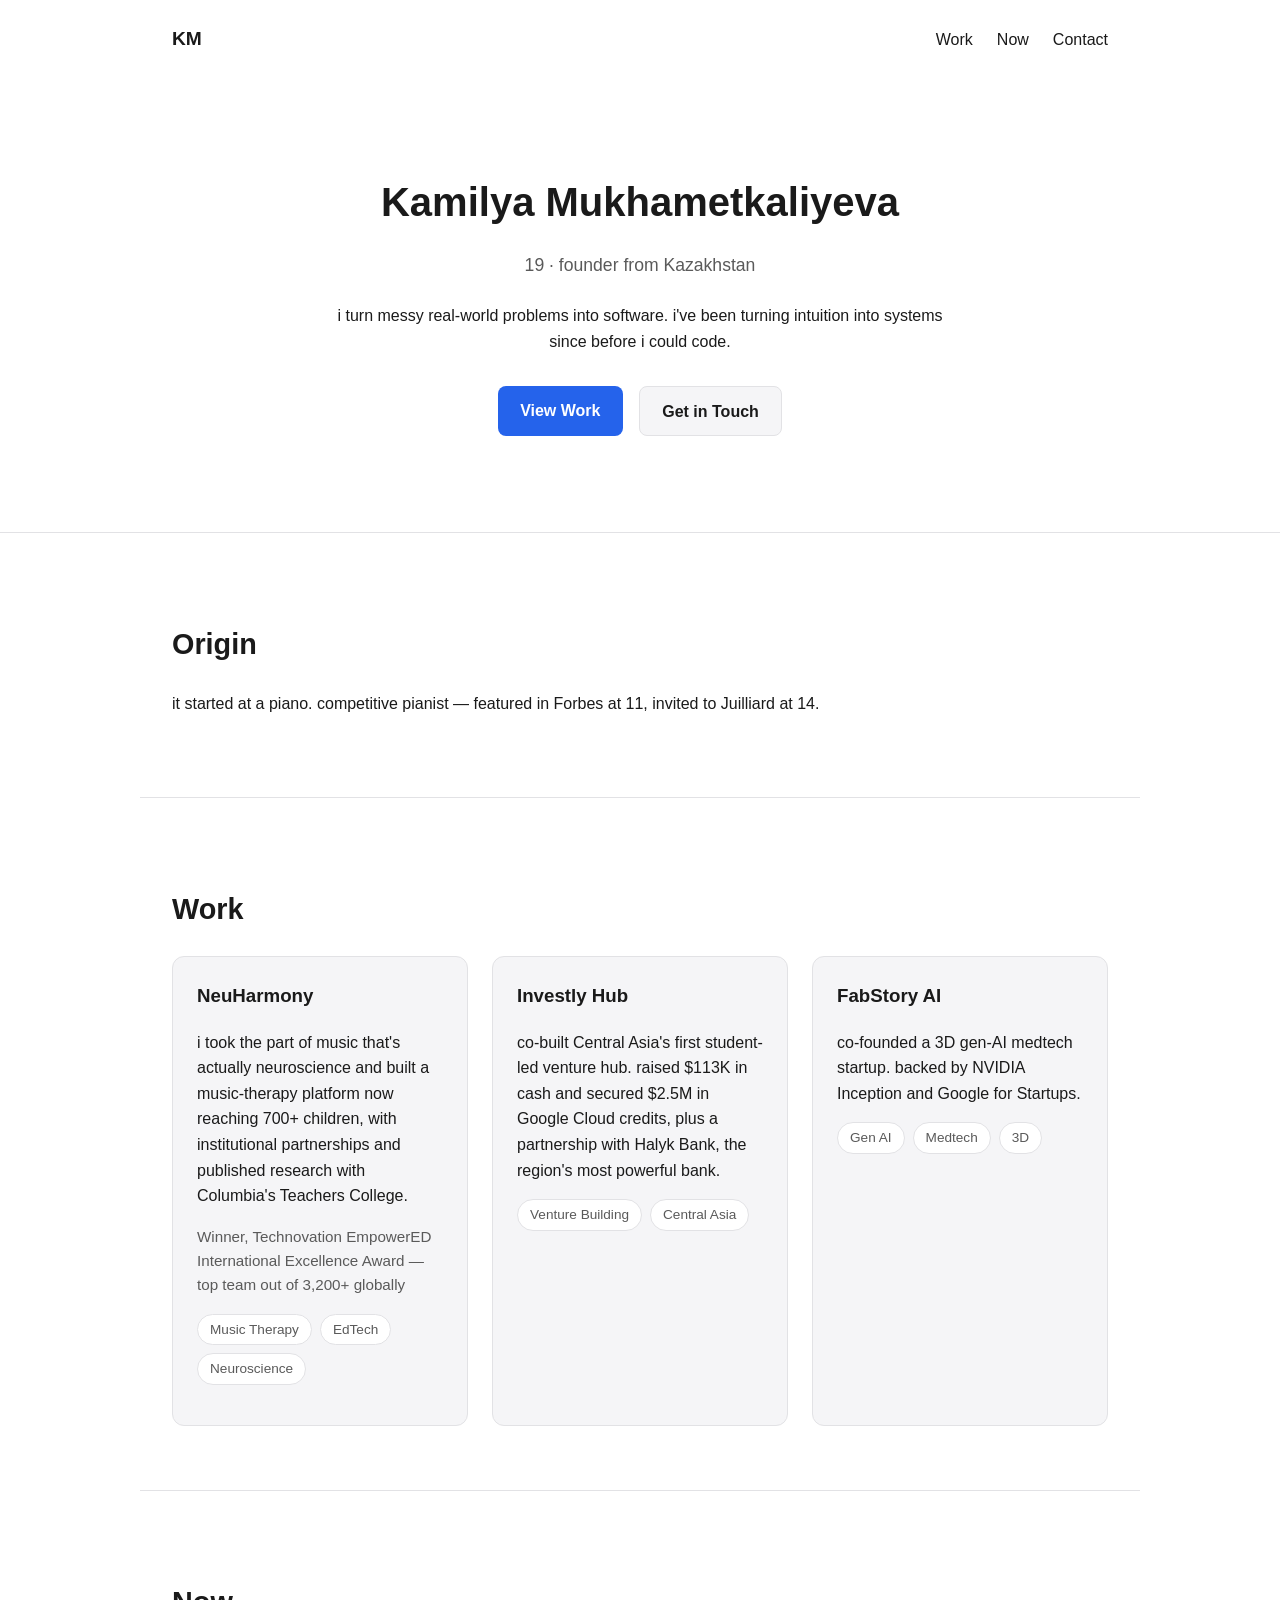
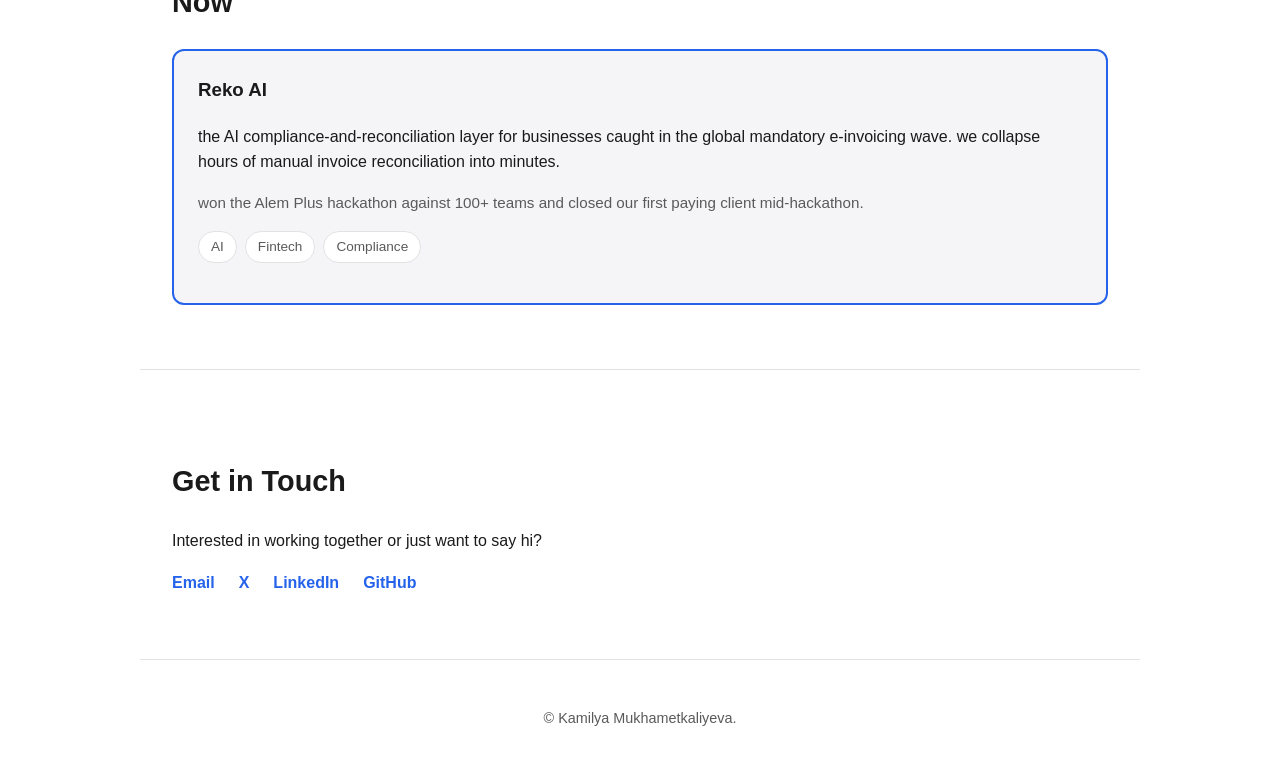
==== index.html @ a4ac9e7c "Replace placeholder content with real founder profile and contact links Fills in name, bio, origin s" ====
<!doctype html>
<html lang="en">
<head>
<meta charset="UTF-8" />
<meta name="viewport" content="width=device-width, initial-scale=1.0" />
<title>Kamilya Mukhametkaliyeva</title>
<link rel="stylesheet" href="style.css" />
</head>
<body>
  <header class="hero">
    <nav class="nav">
      <span class="logo">KM</span>
      <ul class="nav-links">
        <li><a href="#work">Work</a></li>
        <li><a href="#now">Now</a></li>
        <li><a href="#contact">Contact</a></li>
      </ul>
    </nav>
    <div class="hero-content">
      <h1>Kamilya Mukhametkaliyeva</h1>
      <p class="tagline">19 · founder from Kazakhstan</p>
      <p class="bio">
        i turn messy real-world problems into software. i've been turning
        intuition into systems since before i could code.
      </p>
      <div class="hero-actions">
        <a href="#work" class="btn btn-primary">View Work</a>
        <a href="#contact" class="btn btn-secondary">Get in Touch</a>
      </div>
    </div>
  </header>

  <main>
    <section id="origin" class="section">
      <h2>Origin</h2>
      <p>
        it started at a piano. competitive pianist — featured in Forbes at
        11, invited to Juilliard at 14.
      </p>
    </section>

    <section id="work" class="section">
      <h2>Work</h2>
      <div class="project-grid">
        <article class="card">
          <h3>NeuHarmony</h3>
          <p>
            i took the part of music that's actually neuroscience and built
            a music-therapy platform now reaching 700+ children, with
            institutional partnerships and published research with
            Columbia's Teachers College.
          </p>
          <p class="achievement">
            Winner, Technovation EmpowerED International Excellence Award —
            top team out of 3,200+ globally
          </p>
          <div class="tags">
            <span class="tag">Music Therapy</span>
            <span class="tag">EdTech</span>
            <span class="tag">Neuroscience</span>
          </div>
        </article>
        <article class="card">
          <h3>Investly Hub</h3>
          <p>
            co-built Central Asia's first student-led venture hub. raised
            $113K in cash and secured $2.5M in Google Cloud credits, plus a
            partnership with Halyk Bank, the region's most powerful bank.
          </p>
          <div class="tags">
            <span class="tag">Venture Building</span>
            <span class="tag">Central Asia</span>
          </div>
        </article>
        <article class="card">
          <h3>FabStory AI</h3>
          <p>
            co-founded a 3D gen-AI medtech startup. backed by NVIDIA
            Inception and Google for Startups.
          </p>
          <div class="tags">
            <span class="tag">Gen AI</span>
            <span class="tag">Medtech</span>
            <span class="tag">3D</span>
          </div>
        </article>
      </div>
    </section>

    <section id="now" class="section">
      <h2>Now</h2>
      <article class="card card-now">
        <h3>Reko AI</h3>
        <p>
          the AI compliance-and-reconciliation layer for businesses caught
          in the global mandatory e-invoicing wave. we collapse hours of
          manual invoice reconciliation into minutes.
        </p>
        <p class="achievement">
          won the Alem Plus hackathon against 100+ teams and closed our
          first paying client mid-hackathon.
        </p>
        <div class="tags">
          <span class="tag">AI</span>
          <span class="tag">Fintech</span>
          <span class="tag">Compliance</span>
        </div>
      </article>
    </section>

    <section id="contact" class="section">
      <h2>Get in Touch</h2>
      <p>Interested in working together or just want to say hi?</p>
      <div class="contact-links">
        <a href="mailto:mukhcamille@gmail.com">Email</a>
        <a href="https://x.com/kamilyamukh" target="_blank" rel="noopener">X</a>
        <a href="https://linkedin.com/in/kamilya-mukh-124429330/" target="_blank" rel="noopener">LinkedIn</a>
        <a href="https://github.com/kamilyamukh" target="_blank" rel="noopener">GitHub</a>
      </div>
    </section>
  </main>

  <footer>
    <p>&copy; <span id="year"></span> Kamilya Mukhametkaliyeva.</p>
  </footer>

  <script src="script.js"></script>
</body>
</html>
---- style.css ----
:root {
  --bg: #ffffff;
  --fg: #1a1a1a;
  --muted: #5a5a5a;
  --accent: #2563eb;
  --card-bg: #f5f5f7;
  --border: #e2e2e5;
}

@media (prefers-color-scheme: dark) {
  :root {
    --bg: #0f1115;
    --fg: #f2f2f3;
    --muted: #a3a3a8;
    --accent: #5b8cff;
    --card-bg: #191c22;
    --border: #2a2d34;
  }
}

* {
  box-sizing: border-box;
}

body {
  margin: 0;
  font-family: -apple-system, BlinkMacSystemFont, "Segoe UI", Roboto, sans-serif;
  background: var(--bg);
  color: var(--fg);
  line-height: 1.6;
}

.nav {
  display: flex;
  justify-content: space-between;
  align-items: center;
  padding: 1.5rem 2rem;
  max-width: 1000px;
  margin: 0 auto;
}

.logo {
  font-weight: 700;
  font-size: 1.2rem;
}

.nav-links {
  list-style: none;
  display: flex;
  gap: 1.5rem;
  margin: 0;
  padding: 0;
}

.nav-links a {
  color: var(--fg);
  text-decoration: none;
  font-weight: 500;
}

.nav-links a:hover {
  color: var(--accent);
}

.hero {
  border-bottom: 1px solid var(--border);
}

.hero-content {
  max-width: 700px;
  margin: 0 auto;
  padding: 4rem 2rem 6rem;
  text-align: center;
}

.hero-content h1 {
  font-size: 2.5rem;
  margin-bottom: 0.5rem;
}

.tagline {
  color: var(--muted);
  font-size: 1.1rem;
  margin-bottom: 1.5rem;
}

.bio {
  margin-bottom: 2rem;
}

.hero-actions {
  display: flex;
  gap: 1rem;
  justify-content: center;
}

.btn {
  padding: 0.7rem 1.4rem;
  border-radius: 8px;
  text-decoration: none;
  font-weight: 600;
  transition: opacity 0.15s ease;
}

.btn:hover {
  opacity: 0.85;
}

.btn-primary {
  background: var(--accent);
  color: #fff;
}

.btn-secondary {
  background: var(--card-bg);
  color: var(--fg);
  border: 1px solid var(--border);
}

.section {
  max-width: 1000px;
  margin: 0 auto;
  padding: 4rem 2rem;
  border-bottom: 1px solid var(--border);
}

.section h2 {
  font-size: 1.8rem;
  margin-bottom: 1.5rem;
}

.project-grid {
  display: grid;
  grid-template-columns: repeat(auto-fit, minmax(260px, 1fr));
  gap: 1.5rem;
}

.card {
  background: var(--card-bg);
  border: 1px solid var(--border);
  border-radius: 12px;
  padding: 1.5rem;
}

.card h3 {
  margin-top: 0;
}

.tags {
  display: flex;
  flex-wrap: wrap;
  gap: 0.5rem;
  margin: 1rem 0;
}

.achievement {
  color: var(--muted);
  font-size: 0.95rem;
}

.card-now {
  border-color: var(--accent);
  border-width: 2px;
}

.tag {
  background: var(--bg);
  border: 1px solid var(--border);
  border-radius: 999px;
  padding: 0.25rem 0.75rem;
  font-size: 0.85rem;
  color: var(--muted);
}

.contact-links {
  display: flex;
  gap: 1.5rem;
}

.contact-links a {
  color: var(--accent);
  text-decoration: none;
  font-weight: 600;
}

.contact-links a:hover {
  text-decoration: underline;
}

footer {
  text-align: center;
  padding: 2rem;
  color: var(--muted);
  font-size: 0.9rem;
}

@media (max-width: 600px) {
  .nav {
    flex-direction: column;
    gap: 1rem;
  }

  .hero-content h1 {
    font-size: 2rem;
  }

  .hero-actions {
    flex-direction: column;
  }
}
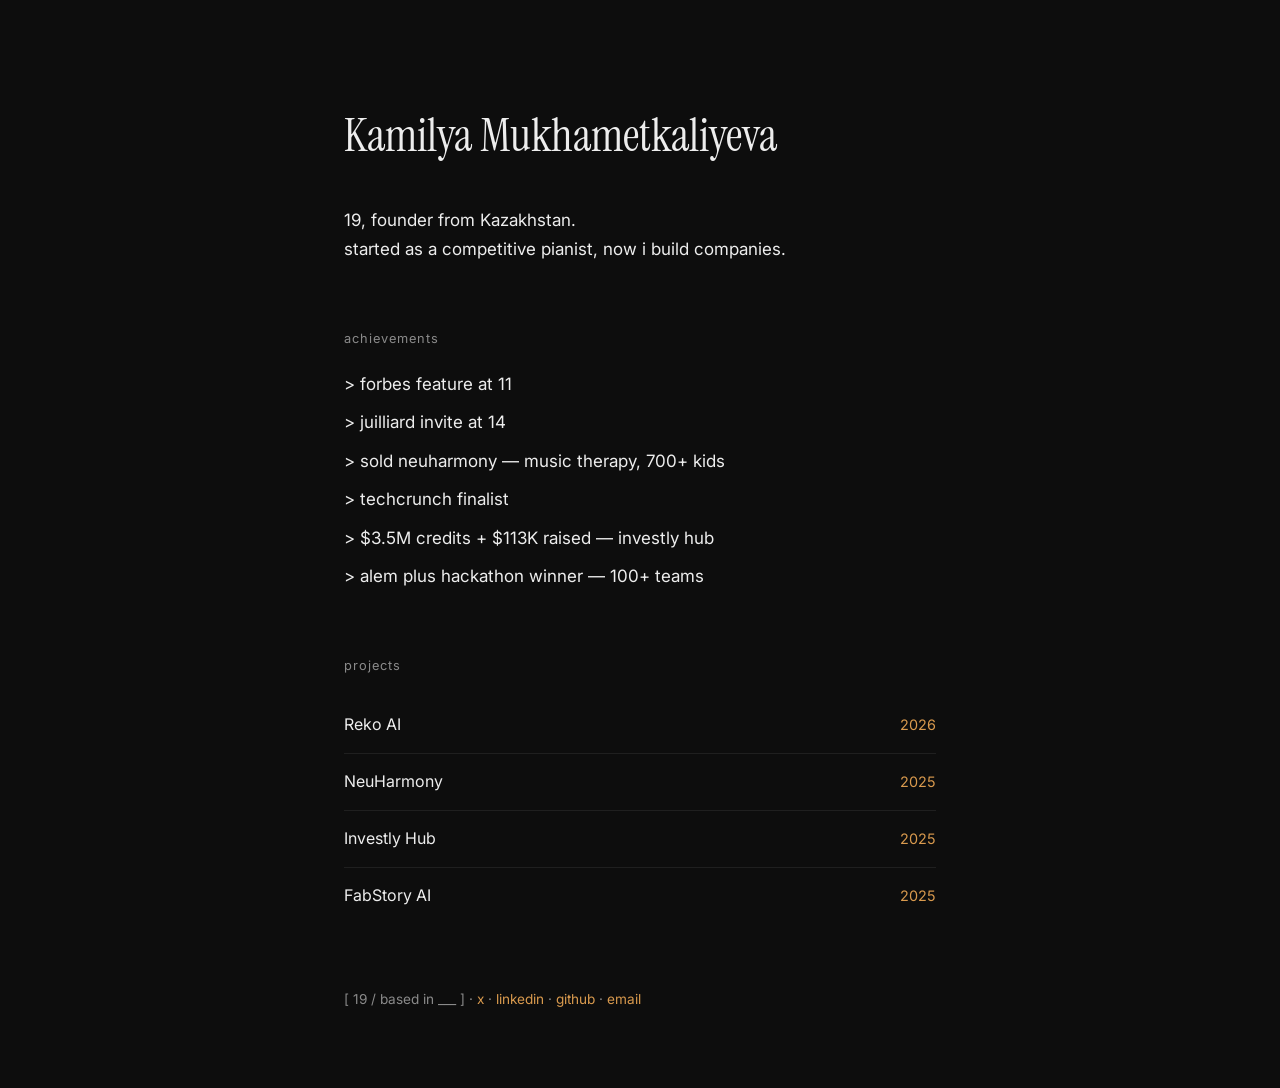
==== commit 72d50d82: "Restructure as minimal dark one-pager modeled on arlan.me/saralp.com Single centered column, Instrum" ====
--- a/index.html
+++ b/index.html
@@ -4,126 +4,67 @@
 <meta charset="UTF-8" />
 <meta name="viewport" content="width=device-width, initial-scale=1.0" />
 <title>Kamilya Mukhametkaliyeva</title>
+<link rel="preconnect" href="https://fonts.googleapis.com" />
+<link rel="preconnect" href="https://fonts.gstatic.com" crossorigin />
+<link href="https://fonts.googleapis.com/css2?family=Instrument+Serif&family=Inter:wght@400;500;600&display=swap" rel="stylesheet" />
 <link rel="stylesheet" href="style.css" />
 </head>
 <body>
-  <header class="hero">
-    <nav class="nav">
-      <span class="logo">KM</span>
-      <ul class="nav-links">
-        <li><a href="#work">Work</a></li>
-        <li><a href="#now">Now</a></li>
-        <li><a href="#contact">Contact</a></li>
+  <div class="container">
+    <h1>Kamilya Mukhametkaliyeva</h1>
+
+    <p class="bio">
+      19, founder from Kazakhstan.<br />
+      started as a competitive pianist, now i build companies.
+    </p>
+
+    <section>
+      <p class="label">achievements</p>
+      <ul class="achievements">
+        <li>&gt; forbes feature at 11</li>
+        <li>&gt; juilliard invite at 14</li>
+        <li>&gt; sold neuharmony — music therapy, 700+ kids</li>
+        <li>&gt; techcrunch finalist</li>
+        <li>&gt; $3.5M credits + $113K raised — investly hub</li>
+        <li>&gt; alem plus hackathon winner — 100+ teams</li>
       </ul>
-    </nav>
-    <div class="hero-content">
-      <h1>Kamilya Mukhametkaliyeva</h1>
-      <p class="tagline">19 · founder from Kazakhstan</p>
-      <p class="bio">
-        i turn messy real-world problems into software. i've been turning
-        intuition into systems since before i could code.
-      </p>
-      <div class="hero-actions">
-        <a href="#work" class="btn btn-primary">View Work</a>
-        <a href="#contact" class="btn btn-secondary">Get in Touch</a>
-      </div>
-    </div>
-  </header>
-
-  <main>
-    <section id="origin" class="section">
-      <h2>Origin</h2>
-      <p>
-        it started at a piano. competitive pianist — featured in Forbes at
-        11, invited to Juilliard at 14.
-      </p>
     </section>
 
-    <section id="work" class="section">
-      <h2>Work</h2>
-      <div class="project-grid">
-        <article class="card">
-          <h3>NeuHarmony</h3>
-          <p>
-            i took the part of music that's actually neuroscience and built
-            a music-therapy platform now reaching 700+ children, with
-            institutional partnerships and published research with
-            Columbia's Teachers College.
-          </p>
-          <p class="achievement">
-            Winner, Technovation EmpowerED International Excellence Award —
-            top team out of 3,200+ globally
-          </p>
-          <div class="tags">
-            <span class="tag">Music Therapy</span>
-            <span class="tag">EdTech</span>
-            <span class="tag">Neuroscience</span>
-          </div>
-        </article>
-        <article class="card">
-          <h3>Investly Hub</h3>
-          <p>
-            co-built Central Asia's first student-led venture hub. raised
-            $113K in cash and secured $2.5M in Google Cloud credits, plus a
-            partnership with Halyk Bank, the region's most powerful bank.
-          </p>
-          <div class="tags">
-            <span class="tag">Venture Building</span>
-            <span class="tag">Central Asia</span>
-          </div>
-        </article>
-        <article class="card">
-          <h3>FabStory AI</h3>
-          <p>
-            co-founded a 3D gen-AI medtech startup. backed by NVIDIA
-            Inception and Google for Startups.
-          </p>
-          <div class="tags">
-            <span class="tag">Gen AI</span>
-            <span class="tag">Medtech</span>
-            <span class="tag">3D</span>
-          </div>
-        </article>
+    <section>
+      <p class="label">projects</p>
+      <div class="project-list">
+        <a class="project-row" href="/reko">
+          <span class="project-name">Reko AI</span>
+          <span class="project-year">2026</span>
+        </a>
+        <a class="project-row" href="/neuharmony">
+          <span class="project-name">NeuHarmony</span>
+          <span class="project-year">2025</span>
+        </a>
+        <a class="project-row" href="/investly">
+          <span class="project-name">Investly Hub</span>
+          <span class="project-year">2025</span>
+        </a>
+        <a class="project-row" href="/fabstory">
+          <span class="project-name">FabStory AI</span>
+          <span class="project-year">2025</span>
+        </a>
       </div>
     </section>
 
-    <section id="now" class="section">
-      <h2>Now</h2>
-      <article class="card card-now">
-        <h3>Reko AI</h3>
-        <p>
-          the AI compliance-and-reconciliation layer for businesses caught
-          in the global mandatory e-invoicing wave. we collapse hours of
-          manual invoice reconciliation into minutes.
-        </p>
-        <p class="achievement">
-          won the Alem Plus hackathon against 100+ teams and closed our
-          first paying client mid-hackathon.
-        </p>
-        <div class="tags">
-          <span class="tag">AI</span>
-          <span class="tag">Fintech</span>
-          <span class="tag">Compliance</span>
-        </div>
-      </article>
-    </section>
-
-    <section id="contact" class="section">
-      <h2>Get in Touch</h2>
-      <p>Interested in working together or just want to say hi?</p>
-      <div class="contact-links">
-        <a href="mailto:mukhcamille@gmail.com">Email</a>
-        <a href="https://x.com/kamilyamukh" target="_blank" rel="noopener">X</a>
-        <a href="https://linkedin.com/in/kamilya-mukh-124429330/" target="_blank" rel="noopener">LinkedIn</a>
-        <a href="https://github.com/kamilyamukh" target="_blank" rel="noopener">GitHub</a>
-      </div>
-    </section>
-  </main>
-
-  <footer>
-    <p>&copy; <span id="year"></span> Kamilya Mukhametkaliyeva.</p>
-  </footer>
-
-  <script src="script.js"></script>
+    <footer>
+      <p>
+        [ 19 / based in ___ ]
+        ·
+        <a href="https://x.com/kamilyamukh" target="_blank" rel="noopener">x</a>
+        ·
+        <a href="https://linkedin.com/in/kamilya-mukh-124429330/" target="_blank" rel="noopener">linkedin</a>
+        ·
+        <a href="https://github.com/kamilyamukh" target="_blank" rel="noopener">github</a>
+        ·
+        <a href="mailto:mukhcamille@gmail.com">email</a>
+      </p>
+    </footer>
+  </div>
 </body>
 </html>
--- a/style.css
+++ b/style.css
@@ -1,21 +1,9 @@
 :root {
-  --bg: #ffffff;
-  --fg: #1a1a1a;
-  --muted: #5a5a5a;
-  --accent: #2563eb;
-  --card-bg: #f5f5f7;
-  --border: #e2e2e5;
-}
-
-@media (prefers-color-scheme: dark) {
-  :root {
-    --bg: #0f1115;
-    --fg: #f2f2f3;
-    --muted: #a3a3a8;
-    --accent: #5b8cff;
-    --card-bg: #191c22;
-    --border: #2a2d34;
-  }
+  --bg: #0d0d0d;
+  --fg: #ededed;
+  --muted: #8a8a8a;
+  --accent: #d99a4e;
+  --divider: #1f1f1f;
 }
 
 * {
@@ -24,187 +12,102 @@
 
 body {
   margin: 0;
-  font-family: -apple-system, BlinkMacSystemFont, "Segoe UI", Roboto, sans-serif;
   background: var(--bg);
   color: var(--fg);
-  line-height: 1.6;
+  font-family: "Inter", -apple-system, BlinkMacSystemFont, sans-serif;
+  font-size: 17px;
+  line-height: 1.7;
 }
 
-.nav {
-  display: flex;
-  justify-content: space-between;
-  align-items: center;
-  padding: 1.5rem 2rem;
-  max-width: 1000px;
+.container {
+  max-width: 640px;
   margin: 0 auto;
+  padding: 6rem 1.5rem 4rem;
 }
 
-.logo {
-  font-weight: 700;
-  font-size: 1.2rem;
+h1 {
+  font-family: "Instrument Serif", Georgia, serif;
+  font-weight: 400;
+  font-size: 46px;
+  margin: 0 0 2rem;
 }
 
-.nav-links {
+.bio {
+  margin: 0 0 4rem;
+  color: var(--fg);
+}
+
+section {
+  margin-bottom: 4rem;
+}
+
+.label {
+  text-transform: lowercase;
+  letter-spacing: 0.08em;
+  color: var(--muted);
+  font-size: 0.8rem;
+  margin: 0 0 1.25rem;
+}
+
+.achievements {
   list-style: none;
-  display: flex;
-  gap: 1.5rem;
   margin: 0;
   padding: 0;
 }
 
-.nav-links a {
+.achievements li {
+  margin-bottom: 0.6rem;
+}
+
+.project-list {
+  display: flex;
+  flex-direction: column;
+}
+
+.project-row {
+  display: flex;
+  justify-content: space-between;
+  align-items: baseline;
+  padding: 0.9rem 0;
+  border-bottom: 1px solid var(--divider);
   color: var(--fg);
   text-decoration: none;
-  font-weight: 500;
 }
 
-.nav-links a:hover {
-  color: var(--accent);
+.project-row:last-child {
+  border-bottom: none;
 }
 
-.hero {
-  border-bottom: 1px solid var(--border);
+.project-name {
+  font-size: 1rem;
 }
 
-.hero-content {
-  max-width: 700px;
-  margin: 0 auto;
-  padding: 4rem 2rem 6rem;
-  text-align: center;
+.project-year {
+  color: var(--accent);
+  font-size: 0.9rem;
 }
 
-.hero-content h1 {
-  font-size: 2.5rem;
-  margin-bottom: 0.5rem;
+a {
+  color: var(--accent);
+  text-decoration: none;
 }
 
-.tagline {
-  color: var(--muted);
-  font-size: 1.1rem;
-  margin-bottom: 1.5rem;
-}
-
-.bio {
-  margin-bottom: 2rem;
-}
-
-.hero-actions {
-  display: flex;
-  gap: 1rem;
-  justify-content: center;
-}
-
-.btn {
-  padding: 0.7rem 1.4rem;
-  border-radius: 8px;
-  text-decoration: none;
-  font-weight: 600;
-  transition: opacity 0.15s ease;
-}
-
-.btn:hover {
-  opacity: 0.85;
-}
-
-.btn-primary {
-  background: var(--accent);
-  color: #fff;
-}
-
-.btn-secondary {
-  background: var(--card-bg);
-  color: var(--fg);
-  border: 1px solid var(--border);
-}
-
-.section {
-  max-width: 1000px;
-  margin: 0 auto;
-  padding: 4rem 2rem;
-  border-bottom: 1px solid var(--border);
-}
-
-.section h2 {
-  font-size: 1.8rem;
-  margin-bottom: 1.5rem;
-}
-
-.project-grid {
-  display: grid;
-  grid-template-columns: repeat(auto-fit, minmax(260px, 1fr));
-  gap: 1.5rem;
-}
-
-.card {
-  background: var(--card-bg);
-  border: 1px solid var(--border);
-  border-radius: 12px;
-  padding: 1.5rem;
-}
-
-.card h3 {
-  margin-top: 0;
-}
-
-.tags {
-  display: flex;
-  flex-wrap: wrap;
-  gap: 0.5rem;
-  margin: 1rem 0;
-}
-
-.achievement {
-  color: var(--muted);
-  font-size: 0.95rem;
-}
-
-.card-now {
-  border-color: var(--accent);
-  border-width: 2px;
-}
-
-.tag {
-  background: var(--bg);
-  border: 1px solid var(--border);
-  border-radius: 999px;
-  padding: 0.25rem 0.75rem;
-  font-size: 0.85rem;
-  color: var(--muted);
-}
-
-.contact-links {
-  display: flex;
-  gap: 1.5rem;
-}
-
-.contact-links a {
-  color: var(--accent);
-  text-decoration: none;
-  font-weight: 600;
-}
-
-.contact-links a:hover {
+a:hover {
   text-decoration: underline;
 }
 
 footer {
-  text-align: center;
-  padding: 2rem;
+  margin-top: 4rem;
   color: var(--muted);
-  font-size: 0.9rem;
+  font-size: 0.85rem;
 }
 
-@media (max-width: 600px) {
-  .nav {
-    flex-direction: column;
-    gap: 1rem;
+@media (max-width: 480px) {
+  .container {
+    padding: 4rem 1.25rem 3rem;
   }
 
-  .hero-content h1 {
-    font-size: 2rem;
-  }
-
-  .hero-actions {
-    flex-direction: column;
+  h1 {
+    font-size: 36px;
   }
 }
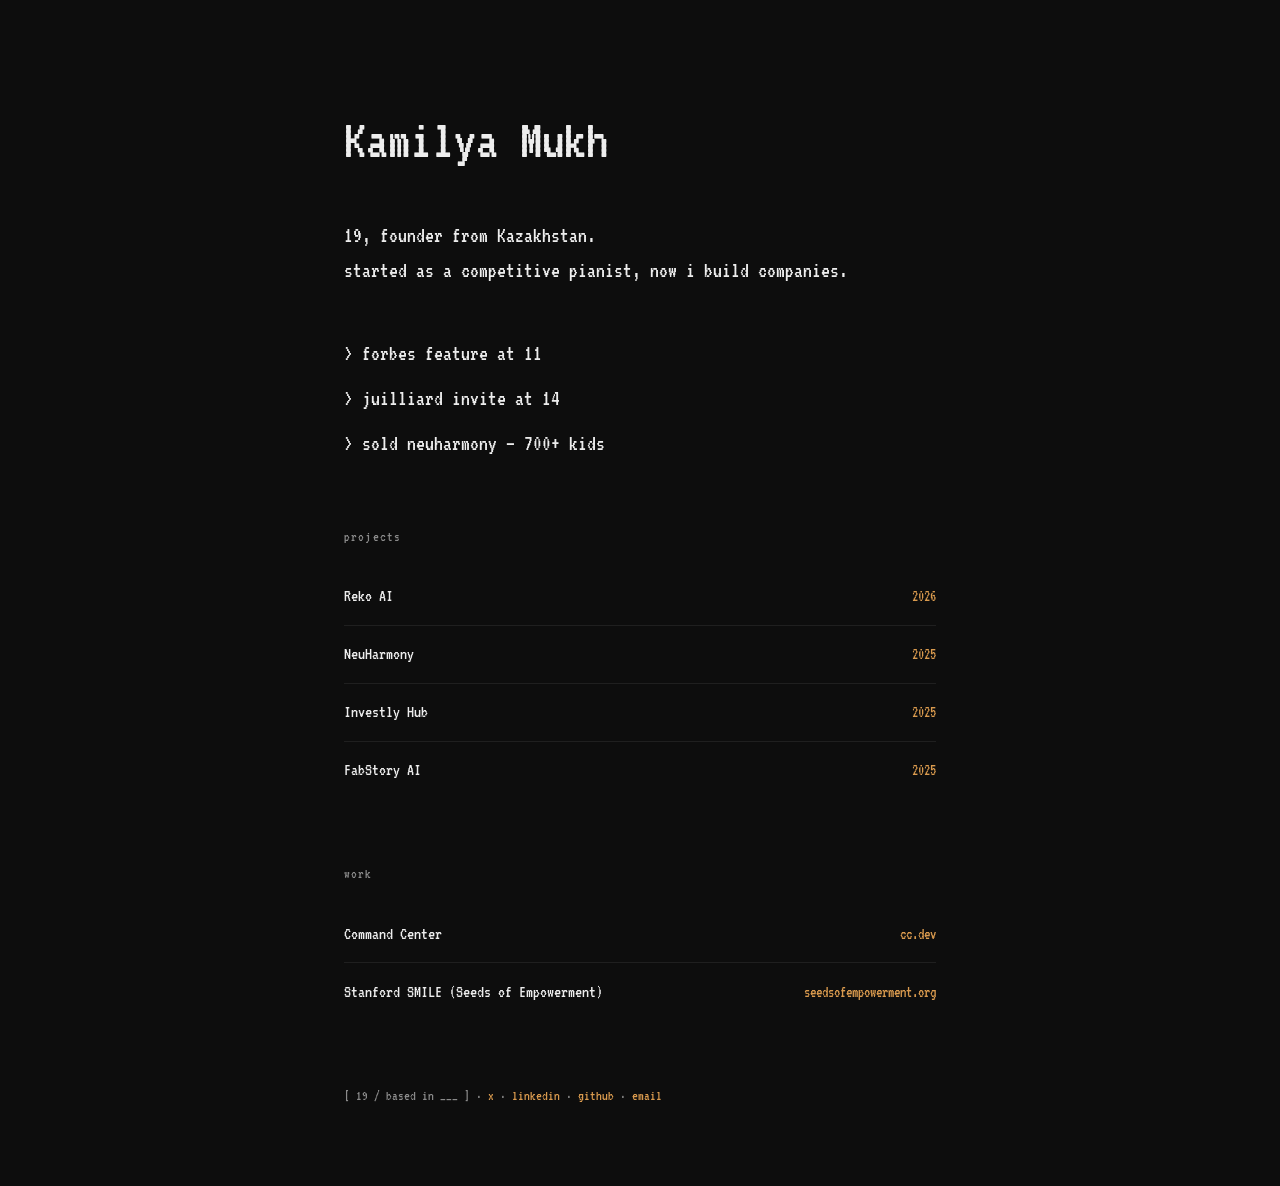
==== commit 60387dab: "Switch to pixel/terminal font, add name-toggle, trim achievements, add work section - Whole site now" ====
--- a/index.html
+++ b/index.html
@@ -6,29 +6,25 @@
 <title>Kamilya Mukhametkaliyeva</title>
 <link rel="preconnect" href="https://fonts.googleapis.com" />
 <link rel="preconnect" href="https://fonts.gstatic.com" crossorigin />
-<link href="https://fonts.googleapis.com/css2?family=Instrument+Serif&family=Inter:wght@400;500;600&display=swap" rel="stylesheet" />
+<link href="https://fonts.googleapis.com/css2?family=VT323&display=swap" rel="stylesheet" />
 <link rel="stylesheet" href="style.css" />
 </head>
 <body>
   <div class="container">
-    <h1>Kamilya Mukhametkaliyeva</h1>
+    <h1 class="name" id="nameToggle" role="button" tabindex="0" aria-expanded="false">
+      <span class="name-visible">Kamilya Mukh</span><span class="name-hidden">ametkaliyeva</span>
+    </h1>
 
     <p class="bio">
       19, founder from Kazakhstan.<br />
       started as a competitive pianist, now i build companies.
     </p>
 
-    <section>
-      <p class="label">achievements</p>
-      <ul class="achievements">
-        <li>&gt; forbes feature at 11</li>
-        <li>&gt; juilliard invite at 14</li>
-        <li>&gt; sold neuharmony — music therapy, 700+ kids</li>
-        <li>&gt; techcrunch finalist</li>
-        <li>&gt; $3.5M credits + $113K raised — investly hub</li>
-        <li>&gt; alem plus hackathon winner — 100+ teams</li>
-      </ul>
-    </section>
+    <ul class="achievements">
+      <li>&gt; forbes feature at 11</li>
+      <li>&gt; juilliard invite at 14</li>
+      <li>&gt; sold neuharmony — 700+ kids</li>
+    </ul>
 
     <section>
       <p class="label">projects</p>
@@ -52,6 +48,20 @@
       </div>
     </section>
 
+    <section>
+      <p class="label">work</p>
+      <div class="project-list">
+        <a class="project-row" href="https://cc.dev" target="_blank" rel="noopener">
+          <span class="project-name">Command Center</span>
+          <span class="project-year">cc.dev</span>
+        </a>
+        <a class="project-row" href="https://smile.seedsofempowerment.org/" target="_blank" rel="noopener">
+          <span class="project-name">Stanford SMILE (Seeds of Empowerment)</span>
+          <span class="project-year">seedsofempowerment.org</span>
+        </a>
+      </div>
+    </section>
+
     <footer>
       <p>
         [ 19 / based in ___ ]
@@ -66,5 +76,7 @@
       </p>
     </footer>
   </div>
+
+  <script src="script.js"></script>
 </body>
 </html>
--- a/style.css
+++ b/style.css
@@ -14,9 +14,9 @@
   margin: 0;
   background: var(--bg);
   color: var(--fg);
-  font-family: "Inter", -apple-system, BlinkMacSystemFont, sans-serif;
-  font-size: 17px;
-  line-height: 1.7;
+  font-family: "VT323", "Courier New", monospace;
+  font-size: 22px;
+  line-height: 1.6;
 }
 
 .container {
@@ -26,14 +26,28 @@
 }
 
 h1 {
-  font-family: "Instrument Serif", Georgia, serif;
+  font-family: "VT323", "Courier New", monospace;
   font-weight: 400;
-  font-size: 46px;
+  font-size: 56px;
   margin: 0 0 2rem;
 }
 
+.name {
+  cursor: pointer;
+  display: inline-block;
+  user-select: none;
+}
+
+.name-hidden {
+  display: none;
+}
+
+.name.expanded .name-hidden {
+  display: inline;
+}
+
 .bio {
-  margin: 0 0 4rem;
+  margin: 0 0 3rem;
   color: var(--fg);
 }
 
@@ -45,13 +59,13 @@
   text-transform: lowercase;
   letter-spacing: 0.08em;
   color: var(--muted);
-  font-size: 0.8rem;
+  font-size: 0.9rem;
   margin: 0 0 1.25rem;
 }
 
 .achievements {
   list-style: none;
-  margin: 0;
+  margin: 0 0 4rem;
   padding: 0;
 }
 
@@ -79,12 +93,12 @@
 }
 
 .project-name {
-  font-size: 1rem;
+  font-size: 1.1rem;
 }
 
 .project-year {
   color: var(--accent);
-  font-size: 0.9rem;
+  font-size: 1rem;
 }
 
 a {
@@ -99,7 +113,7 @@
 footer {
   margin-top: 4rem;
   color: var(--muted);
-  font-size: 0.85rem;
+  font-size: 0.9rem;
 }
 
 @media (max-width: 480px) {
@@ -108,6 +122,6 @@
   }
 
   h1 {
-    font-size: 36px;
+    font-size: 42px;
   }
 }
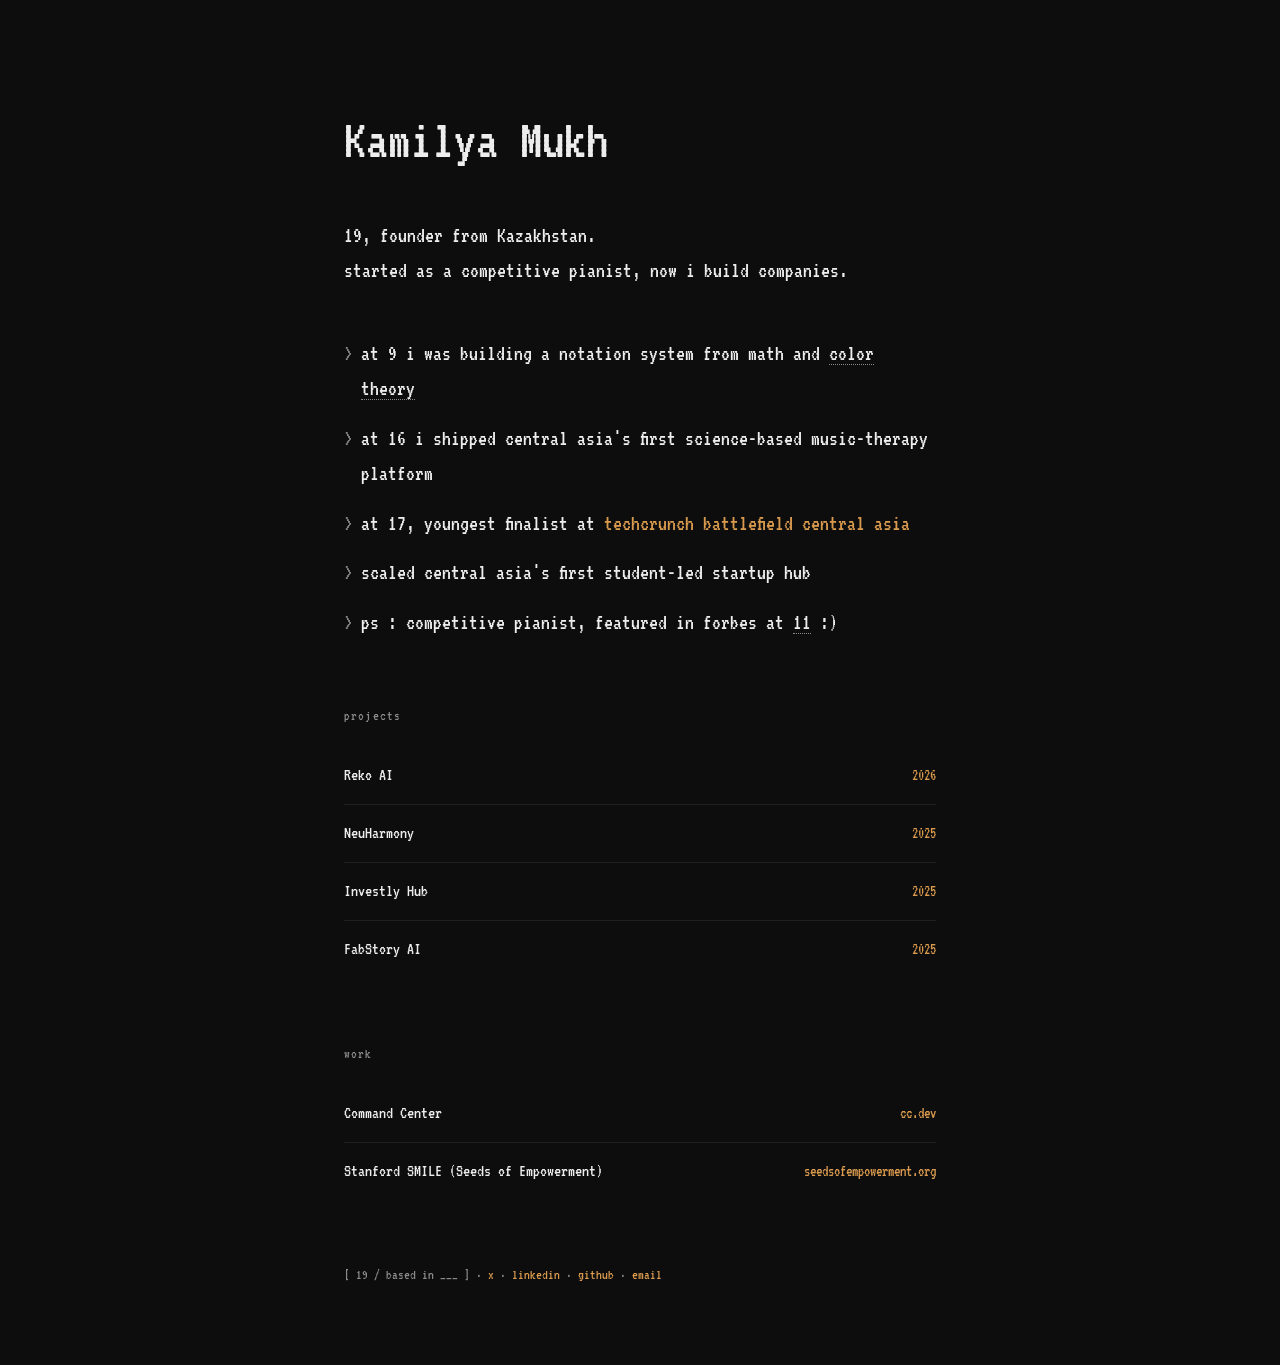
==== commit a9aaa944: "Turn top content into expandable entries with hover/tap tooltips Replaces the bare achievements list" ====
--- a/index.html
+++ b/index.html
@@ -20,10 +20,64 @@
       started as a competitive pianist, now i build companies.
     </p>
 
-    <ul class="achievements">
-      <li>&gt; forbes feature at 11</li>
-      <li>&gt; juilliard invite at 14</li>
-      <li>&gt; sold neuharmony — 700+ kids</li>
+    <ul class="entries">
+      <li class="entry">
+        <div class="entry-row">
+          <span class="chevron">&gt;</span>
+          <span class="headline">
+            at 9 i was building a notation system from math and
+            <span class="tip">color theory<span class="tip-box">a simplified sibelius</span></span>
+          </span>
+        </div>
+        <div class="entry-detail">
+          turned down by the school board as "not sellable" — but it became the backbone of everything after.
+        </div>
+      </li>
+
+      <li class="entry">
+        <div class="entry-row">
+          <span class="chevron">&gt;</span>
+          <span class="headline">at 16 i shipped central asia's first science-based music-therapy platform</span>
+        </div>
+        <div class="entry-detail">
+          700+ kids taught. later acquired by one of kazakhstan's largest charitable funds.
+        </div>
+      </li>
+
+      <li class="entry">
+        <div class="entry-row">
+          <span class="chevron">&gt;</span>
+          <span class="headline">
+            at 17, youngest finalist at
+            <a href="https://techcrunch.com/2025/08/25/road-to-battlefield-central-eurasias-largest-startup-competition-in-history-sends-four-winners-to-techcrunch-startup-battlefield/" target="_blank" rel="noopener">techcrunch battlefield central asia</a>
+          </span>
+        </div>
+        <div class="entry-detail">
+          built an ai face-analysis tool at $3k mrr.
+        </div>
+      </li>
+
+      <li class="entry">
+        <div class="entry-row">
+          <span class="chevron">&gt;</span>
+          <span class="headline">scaled central asia's first student-led startup hub</span>
+        </div>
+        <div class="entry-detail">
+          raised $113k in cash and $3.5M in
+          <span class="tip">credits<span class="tip-box">partnered with google, cursor</span></span>
+        </div>
+      </li>
+
+      <li class="entry" data-expandable="false">
+        <div class="entry-row">
+          <span class="chevron">&gt;</span>
+          <span class="headline">
+            ps : competitive pianist, featured in forbes at
+            <span class="tip">11<span class="tip-box"><a href="https://forbes.kz/news/newsid_166919" target="_blank" rel="noopener">forbes.kz &rarr;</a></span></span>
+            :)
+          </span>
+        </div>
+      </li>
     </ul>
 
     <section>
--- a/style.css
+++ b/style.css
@@ -63,14 +63,73 @@
   margin: 0 0 1.25rem;
 }
 
-.achievements {
+.entries {
   list-style: none;
   margin: 0 0 4rem;
   padding: 0;
 }
 
-.achievements li {
-  margin-bottom: 0.6rem;
+.entry {
+  margin-bottom: 0.9rem;
+}
+
+.entry-row {
+  display: flex;
+  align-items: flex-start;
+  gap: 0.5rem;
+  cursor: pointer;
+}
+
+.entry[data-expandable="false"] .entry-row {
+  cursor: default;
+}
+
+.chevron {
+  display: inline-block;
+  color: var(--muted);
+  transition: transform 0.15s ease, color 0.15s ease;
+}
+
+.entry.expanded .chevron {
+  color: var(--accent);
+  transform: rotate(90deg);
+}
+
+.entry-detail {
+  display: none;
+  margin: 0.4rem 0 0 1.4rem;
+  color: var(--muted);
+}
+
+.entry.expanded .entry-detail {
+  display: block;
+}
+
+.tip {
+  position: relative;
+  border-bottom: 1px dotted var(--muted);
+  cursor: help;
+}
+
+.tip-box {
+  display: none;
+  position: absolute;
+  bottom: calc(100% + 6px);
+  left: 0;
+  z-index: 20;
+  max-width: 220px;
+  padding: 0.35rem 0.6rem;
+  background: #1a1a1a;
+  border: 1px solid var(--divider);
+  color: var(--fg);
+  font-size: 0.85rem;
+  line-height: 1.4;
+  white-space: normal;
+}
+
+.tip:hover .tip-box,
+.tip.tip-open .tip-box {
+  display: block;
 }
 
 .project-list {
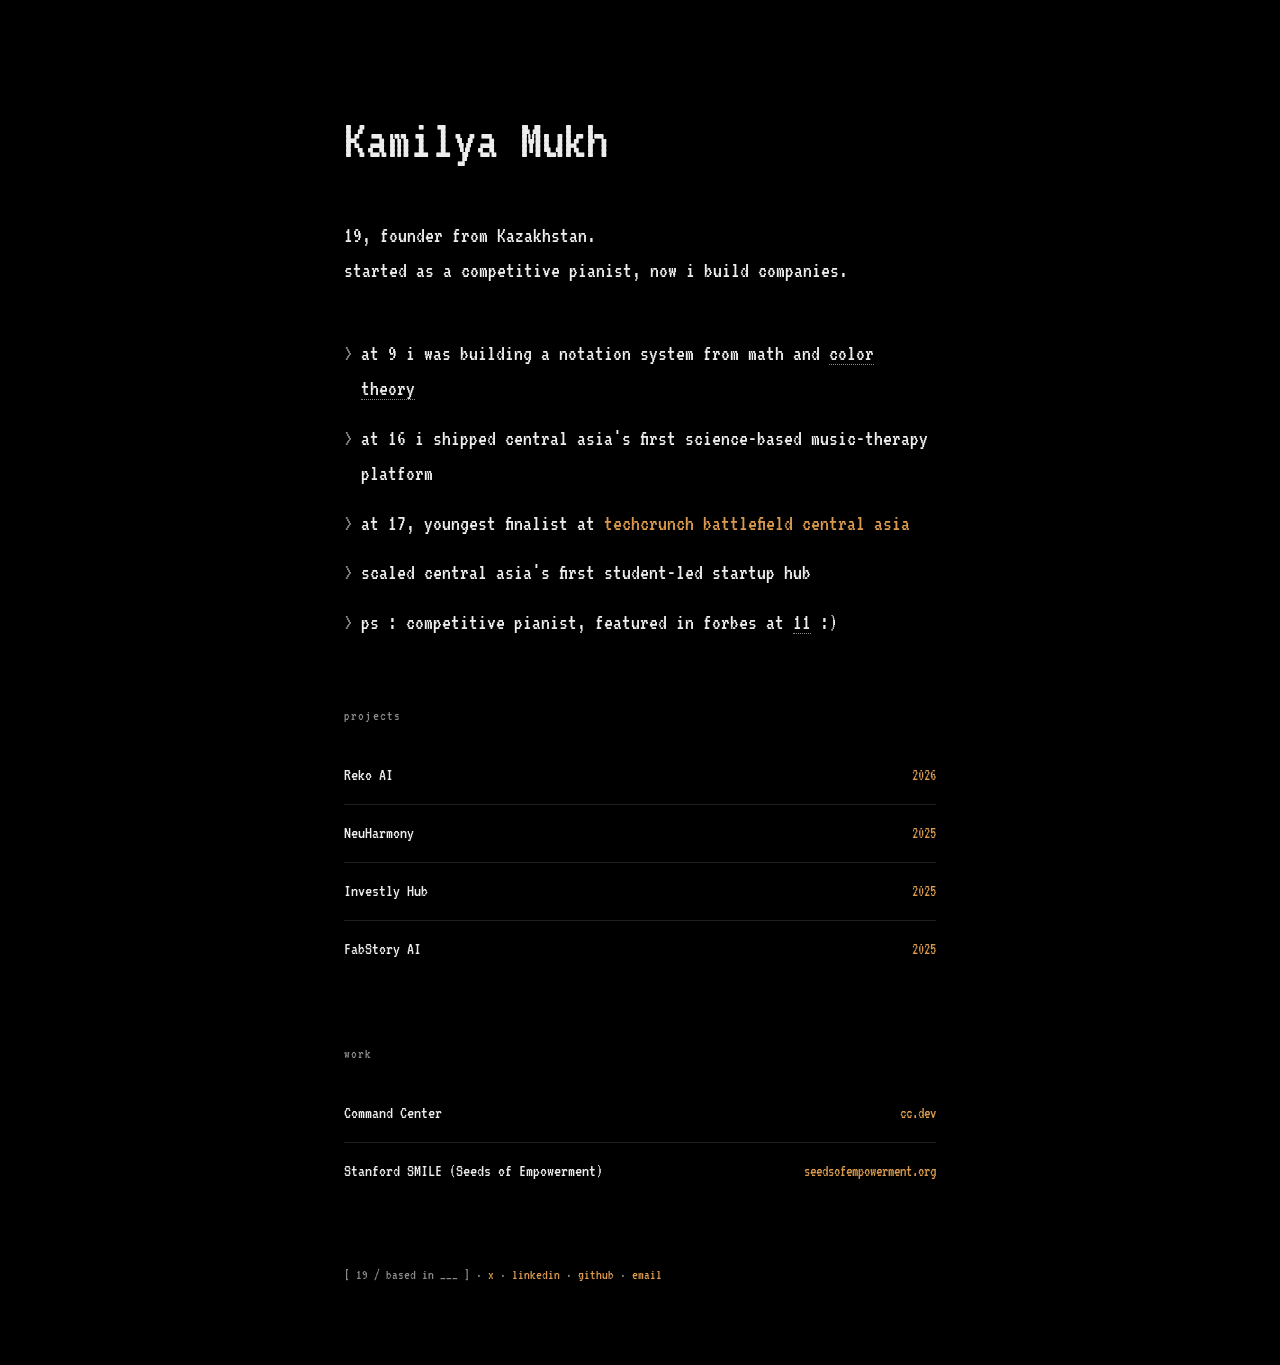
==== commit 970e8fa2: "Add character-ripple typer animation to the name reveal typer.js is a vanilla ES module (no build st" ====
--- a/index.html
+++ b/index.html
@@ -8,11 +8,12 @@
 <link rel="preconnect" href="https://fonts.gstatic.com" crossorigin />
 <link href="https://fonts.googleapis.com/css2?family=VT323&display=swap" rel="stylesheet" />
 <link rel="stylesheet" href="style.css" />
+<link rel="stylesheet" href="typer.css" />
 </head>
 <body>
   <div class="container">
     <h1 class="name" id="nameToggle" role="button" tabindex="0" aria-expanded="false">
-      <span class="name-visible">Kamilya Mukh</span><span class="name-hidden">ametkaliyeva</span>
+      <span class="name-visible">Kamilya Mukh</span><span class="name-suffix" id="nameSuffix"></span>
     </h1>
 
     <p class="bio">
@@ -131,6 +132,6 @@
     </footer>
   </div>
 
-  <script src="script.js"></script>
+  <script type="module" src="script.js"></script>
 </body>
 </html>
--- a/style.css
+++ b/style.css
@@ -1,5 +1,5 @@
 :root {
-  --bg: #0d0d0d;
+  --bg: #000000;
   --fg: #ededed;
   --muted: #8a8a8a;
   --accent: #d99a4e;
@@ -38,12 +38,8 @@
   user-select: none;
 }
 
-.name-hidden {
-  display: none;
-}
-
-.name.expanded .name-hidden {
-  display: inline;
+.name-suffix {
+  display: inline-block;
 }
 
 .bio {
--- a/typer.css
+++ b/typer.css
@@ -0,0 +1,44 @@
+:root {
+  --typer-fg: #ededed;
+  --typer-bg: #000000;
+  --typer-accent: #e5484d;
+  --typer-accent-ink: #000000;
+}
+
+.typer-char {
+  display: inline-block;
+  color: var(--typer-fg);
+  background: transparent;
+  border-radius: 2px;
+  padding: 0 1px;
+  transition:
+    background-color 0.08s linear,
+    color 0.08s linear,
+    border-radius 0.08s linear,
+    -webkit-text-stroke 0.08s linear;
+}
+
+.typer-char--pill {
+  background: var(--typer-accent);
+  color: var(--typer-accent-ink);
+  border-radius: 6px;
+}
+
+.typer-char--highlight {
+  background: transparent;
+  color: var(--typer-accent);
+  border-radius: 2px;
+}
+
+.typer-char--outline {
+  background: transparent;
+  color: transparent;
+  -webkit-text-stroke: 1px var(--typer-accent);
+  border-radius: 2px;
+}
+
+.typer-char--plain {
+  background: transparent;
+  color: var(--typer-fg);
+  border-radius: 2px;
+}
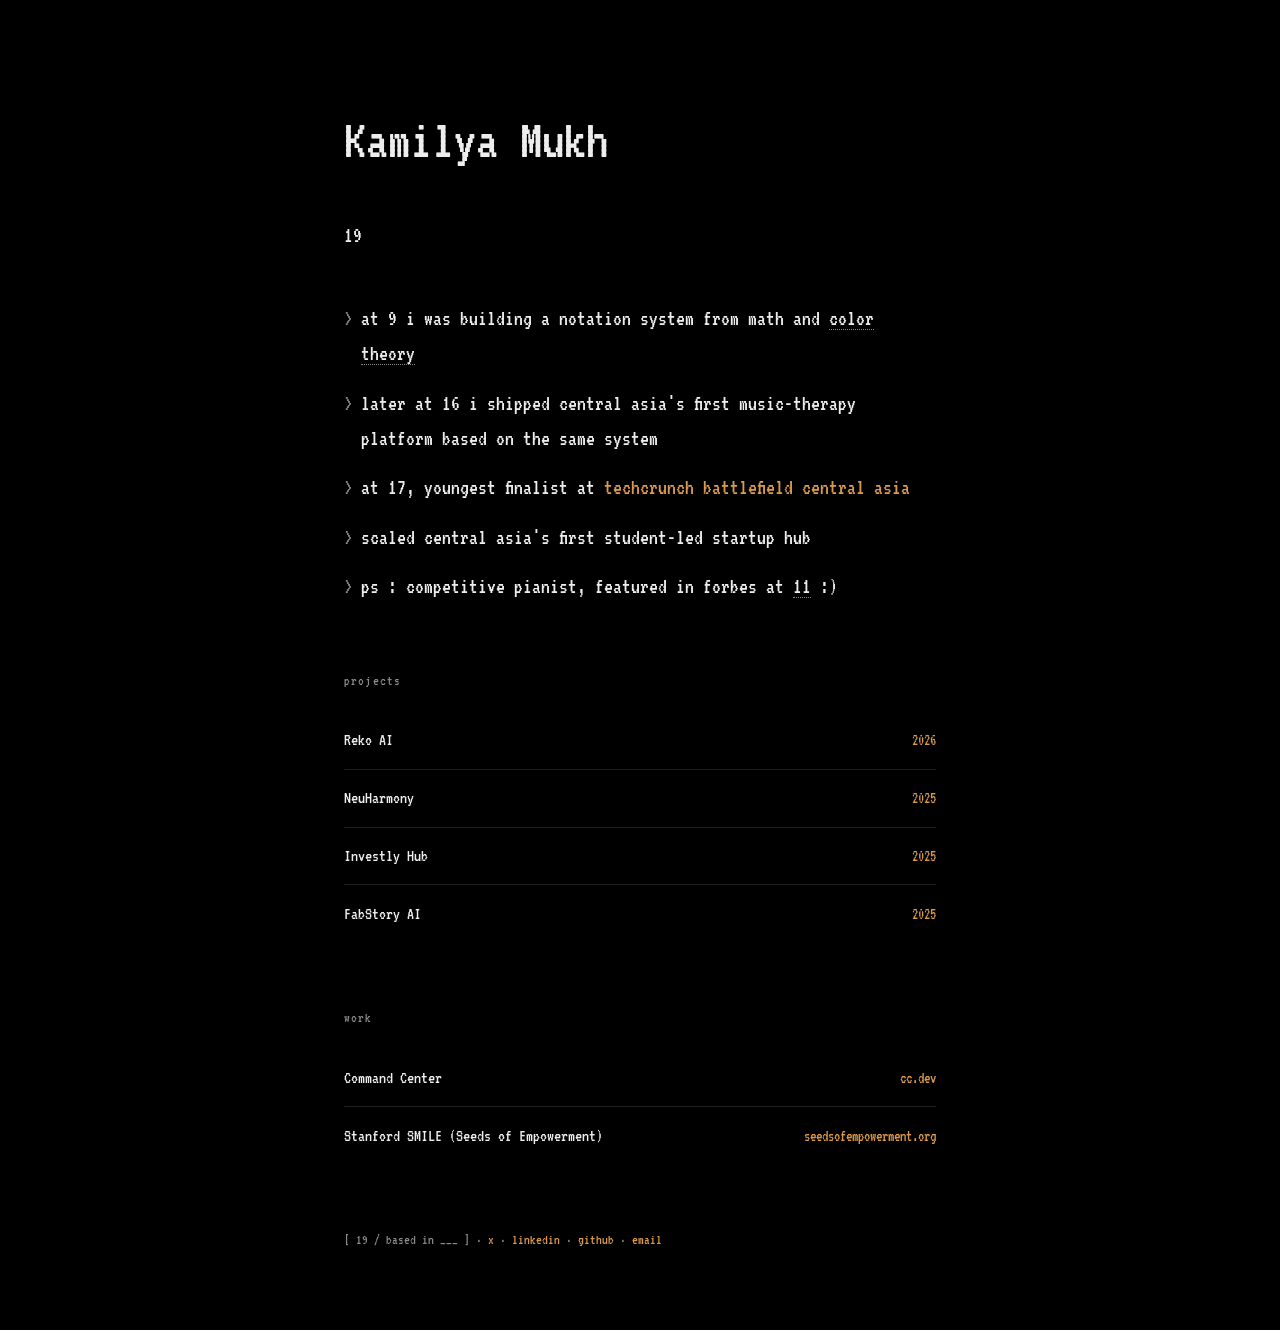
==== commit ef4741b0: "update bio copy" ====
--- a/index.html
+++ b/index.html
@@ -17,8 +17,7 @@
     </h1>
 
     <p class="bio">
-      19, founder from Kazakhstan.<br />
-      started as a competitive pianist, now i build companies.
+      19
     </p>
 
     <ul class="entries">
@@ -31,17 +30,17 @@
           </span>
         </div>
         <div class="entry-detail">
-          turned down by the school board as "not sellable" — but it became the backbone of everything after.
+          turned down by the school board as not sellable
         </div>
       </li>
 
       <li class="entry">
         <div class="entry-row">
           <span class="chevron">&gt;</span>
-          <span class="headline">at 16 i shipped central asia's first science-based music-therapy platform</span>
+          <span class="headline">later at 16 i shipped central asia's first music-therapy platform based on the same system</span>
         </div>
         <div class="entry-detail">
-          700+ kids taught. later acquired by one of kazakhstan's largest charitable funds.
+          3000+ users; later acquired by one of kazakhstan's largest charitable funds
         </div>
       </li>
 
@@ -54,7 +53,7 @@
           </span>
         </div>
         <div class="entry-detail">
-          built an ai face-analysis tool at $3k mrr.
+          built an ai face-analysis tool at $3k mrr
         </div>
       </li>
 
--- a/style.css
+++ b/style.css
@@ -177,6 +177,6 @@
   }
 
   h1 {
-    font-size: 42px;
+    font-size: 30px;
   }
 }
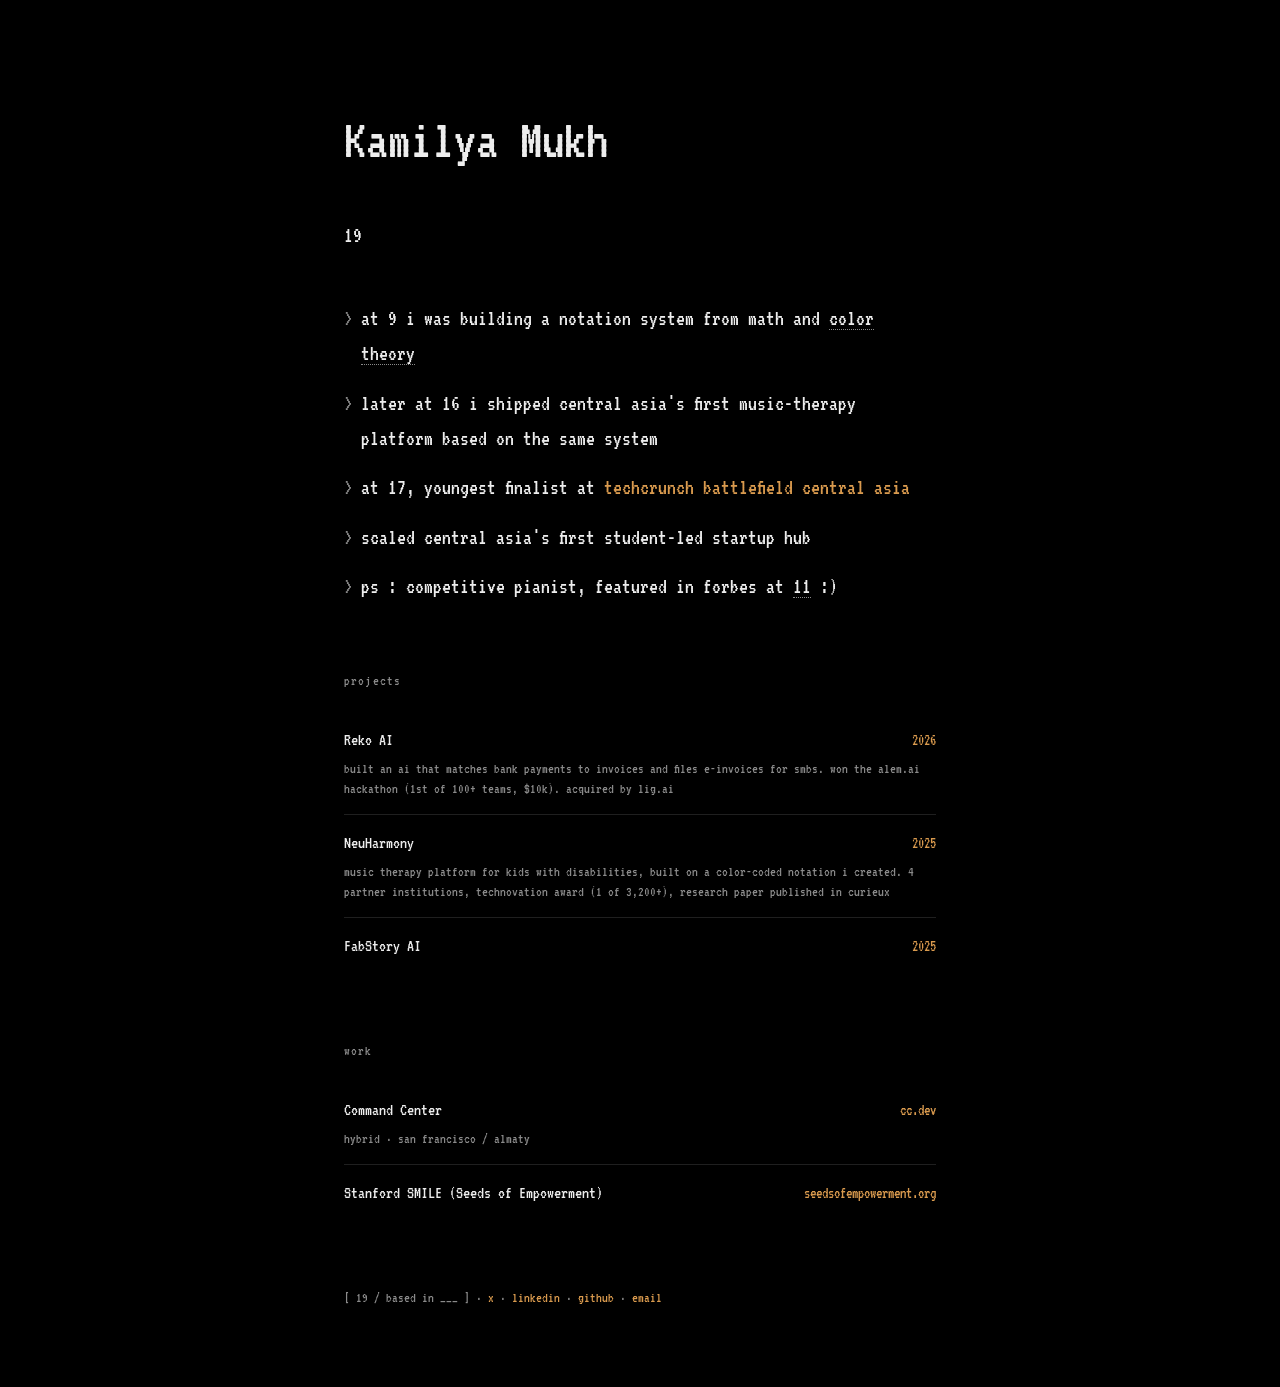
==== commit becba037: "upd" ====
--- a/index.html
+++ b/index.html
@@ -86,14 +86,12 @@
         <a class="project-row" href="/reko">
           <span class="project-name">Reko AI</span>
           <span class="project-year">2026</span>
+          <span class="project-desc">built an ai that matches bank payments to invoices and files e-invoices for smbs. won the alem.ai hackathon (1st of 100+ teams, $10k). acquired by lig.ai</span>
         </a>
         <a class="project-row" href="/neuharmony">
           <span class="project-name">NeuHarmony</span>
           <span class="project-year">2025</span>
-        </a>
-        <a class="project-row" href="/investly">
-          <span class="project-name">Investly Hub</span>
-          <span class="project-year">2025</span>
+          <span class="project-desc">music therapy platform for kids with disabilities, built on a color-coded notation i created. 4 partner institutions, technovation award (1 of 3,200+), research paper published in curieux</span>
         </a>
         <a class="project-row" href="/fabstory">
           <span class="project-name">FabStory AI</span>
@@ -108,6 +106,7 @@
         <a class="project-row" href="https://cc.dev" target="_blank" rel="noopener">
           <span class="project-name">Command Center</span>
           <span class="project-year">cc.dev</span>
+          <span class="project-desc">hybrid · san francisco / almaty</span>
         </a>
         <a class="project-row" href="https://smile.seedsofempowerment.org/" target="_blank" rel="noopener">
           <span class="project-name">Stanford SMILE (Seeds of Empowerment)</span>
--- a/style.css
+++ b/style.css
@@ -135,6 +135,7 @@
 
 .project-row {
   display: flex;
+  flex-wrap: wrap;
   justify-content: space-between;
   align-items: baseline;
   padding: 0.9rem 0;
@@ -154,6 +155,14 @@
 .project-year {
   color: var(--accent);
   font-size: 1rem;
+}
+
+.project-desc {
+  flex-basis: 100%;
+  margin-top: 0.3rem;
+  color: var(--muted);
+  font-size: 0.9rem;
+  line-height: 1.4;
 }
 
 a {
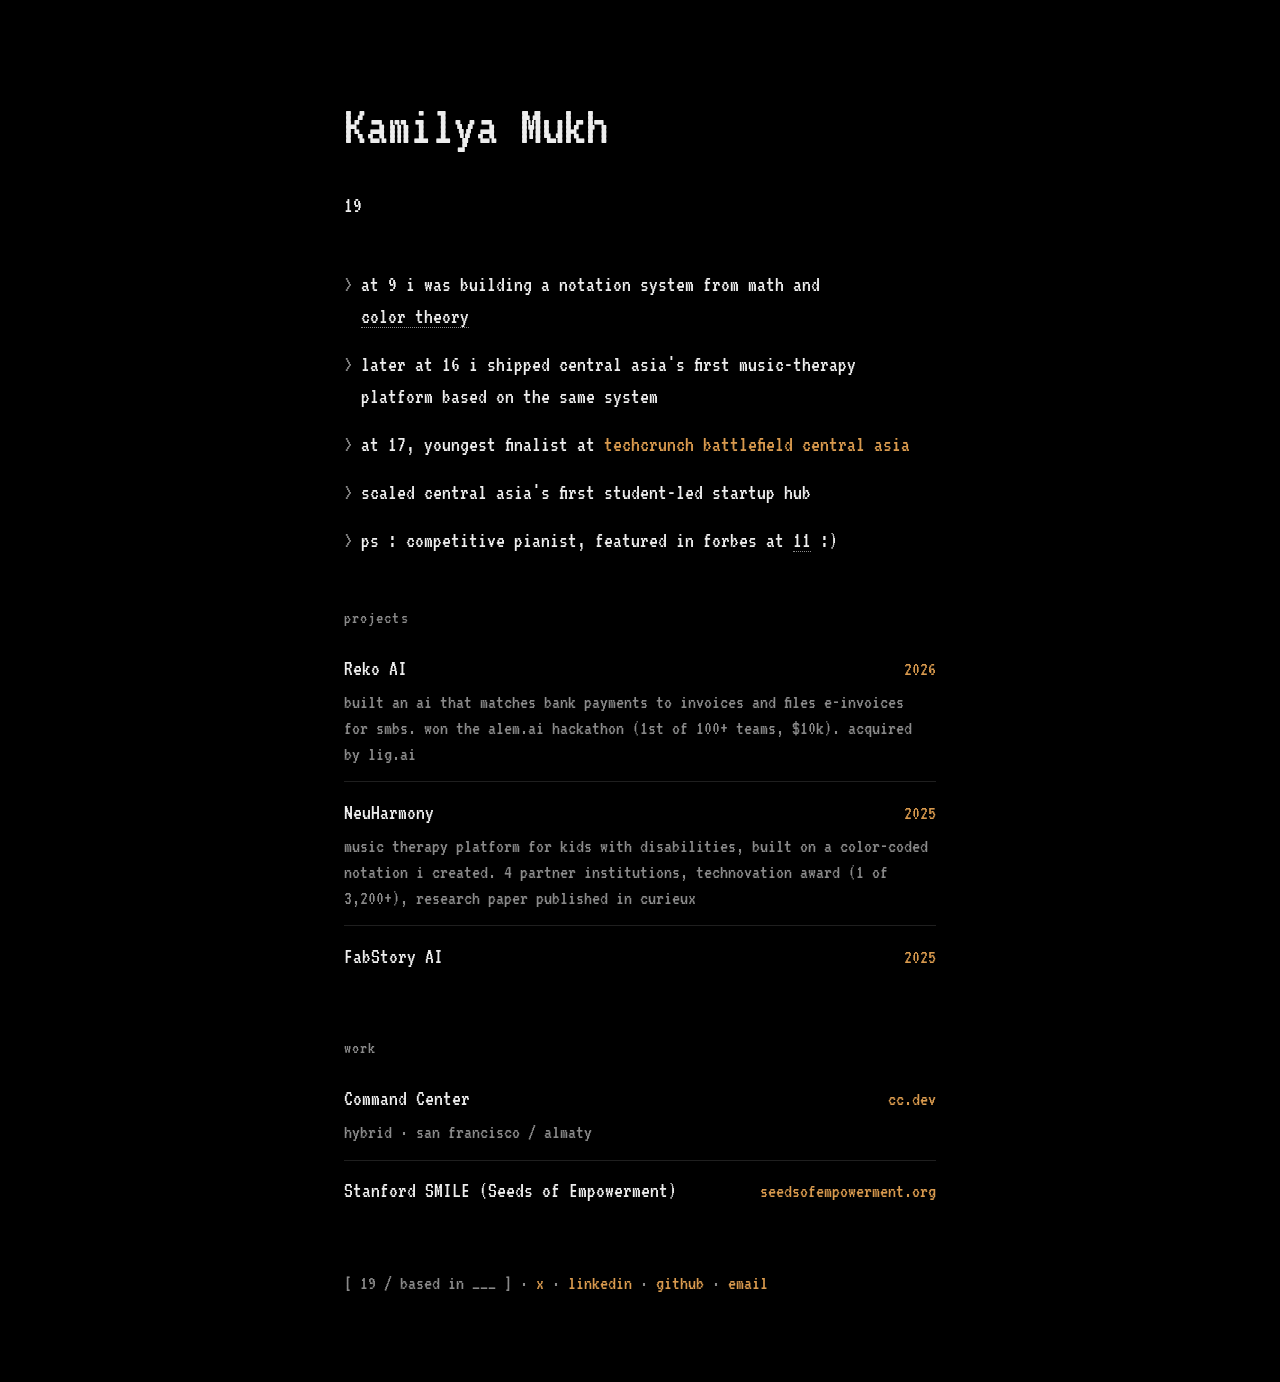
==== commit d81d3c34: "upd" ====
--- a/index.html
+++ b/index.html
@@ -83,7 +83,7 @@
     <section>
       <p class="label">projects</p>
       <div class="project-list">
-        <a class="project-row" href="/reko">
+        <a class="project-row" href="https://tryreko.cc" target="_blank" rel="noopener">
           <span class="project-name">Reko AI</span>
           <span class="project-year">2026</span>
           <span class="project-desc">built an ai that matches bank payments to invoices and files e-invoices for smbs. won the alem.ai hackathon (1st of 100+ teams, $10k). acquired by lig.ai</span>
@@ -130,6 +130,8 @@
     </footer>
   </div>
 
-  <script type="module" src="script.js"></script>
+  <!-- ponytail: classic scripts, not modules, so the page also works when opened as a file -->
+  <script src="typer.js" defer></script>
+  <script src="script.js" defer></script>
 </body>
 </html>
--- a/style.css
+++ b/style.css
@@ -16,7 +16,10 @@
   color: var(--fg);
   font-family: "VT323", "Courier New", monospace;
   font-size: 22px;
-  line-height: 1.6;
+  line-height: 1.45;
+  text-wrap: pretty;
+  -webkit-font-smoothing: antialiased;
+  -moz-osx-font-smoothing: grayscale;
 }
 
 .container {
@@ -29,7 +32,9 @@
   font-family: "VT323", "Courier New", monospace;
   font-weight: 400;
   font-size: 56px;
+  line-height: 1.1;
   margin: 0 0 2rem;
+  text-wrap: balance;
 }
 
 .name {
@@ -48,25 +53,25 @@
 }
 
 section {
-  margin-bottom: 4rem;
+  margin-bottom: 3rem;
 }
 
 .label {
   text-transform: lowercase;
-  letter-spacing: 0.08em;
-  color: var(--muted);
-  font-size: 0.9rem;
-  margin: 0 0 1.25rem;
+  letter-spacing: 0.06em;
+  color: var(--muted);
+  font-size: 18px;
+  margin: 0 0 0.5rem;
 }
 
 .entries {
   list-style: none;
-  margin: 0 0 4rem;
+  margin: 0 0 3rem;
   padding: 0;
 }
 
 .entry {
-  margin-bottom: 0.9rem;
+  margin-bottom: 1rem;
 }
 
 .entry-row {
@@ -93,8 +98,9 @@
 
 .entry-detail {
   display: none;
-  margin: 0.4rem 0 0 1.4rem;
-  color: var(--muted);
+  margin: 0.25rem 0 0 1.4rem;
+  color: var(--muted);
+  font-size: 20px;
 }
 
 .entry.expanded .entry-detail {
@@ -118,8 +124,8 @@
   background: #1a1a1a;
   border: 1px solid var(--divider);
   color: var(--fg);
-  font-size: 0.85rem;
-  line-height: 1.4;
+  font-size: 18px;
+  line-height: 1.3;
   white-space: normal;
 }
 
@@ -138,6 +144,7 @@
   flex-wrap: wrap;
   justify-content: space-between;
   align-items: baseline;
+  gap: 0 1rem;
   padding: 0.9rem 0;
   border-bottom: 1px solid var(--divider);
   color: var(--fg);
@@ -148,21 +155,29 @@
   border-bottom: none;
 }
 
+.project-row:hover {
+  text-decoration: none;
+}
+
 .project-name {
-  font-size: 1.1rem;
+  transition: color 0.15s ease;
+}
+
+.project-row:hover .project-name {
+  color: var(--accent);
 }
 
 .project-year {
   color: var(--accent);
-  font-size: 1rem;
+  font-size: 20px;
 }
 
 .project-desc {
   flex-basis: 100%;
-  margin-top: 0.3rem;
-  color: var(--muted);
-  font-size: 0.9rem;
-  line-height: 1.4;
+  margin-top: 0.25rem;
+  color: var(--muted);
+  font-size: 20px;
+  line-height: 1.3;
 }
 
 a {
@@ -175,9 +190,9 @@
 }
 
 footer {
-  margin-top: 4rem;
-  color: var(--muted);
-  font-size: 0.9rem;
+  margin-top: 3rem;
+  color: var(--muted);
+  font-size: 20px;
 }
 
 @media (max-width: 480px) {
